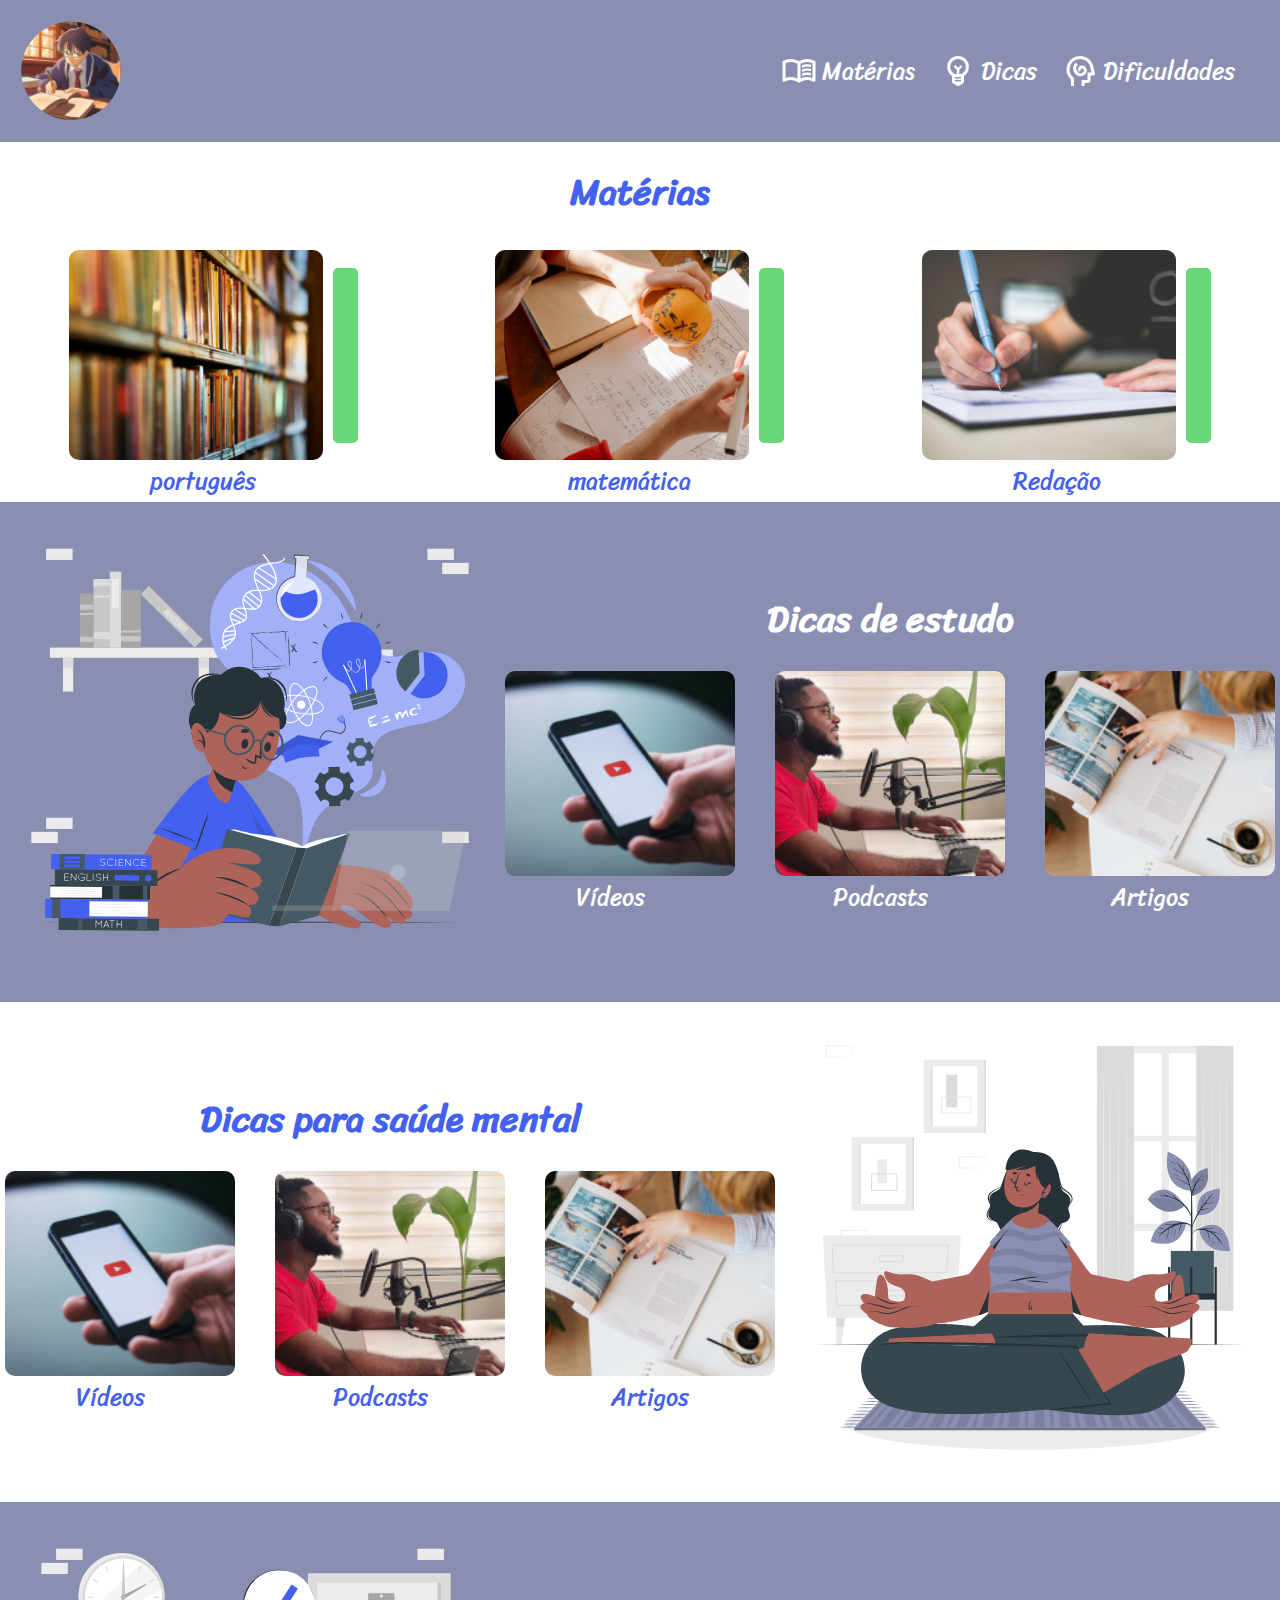
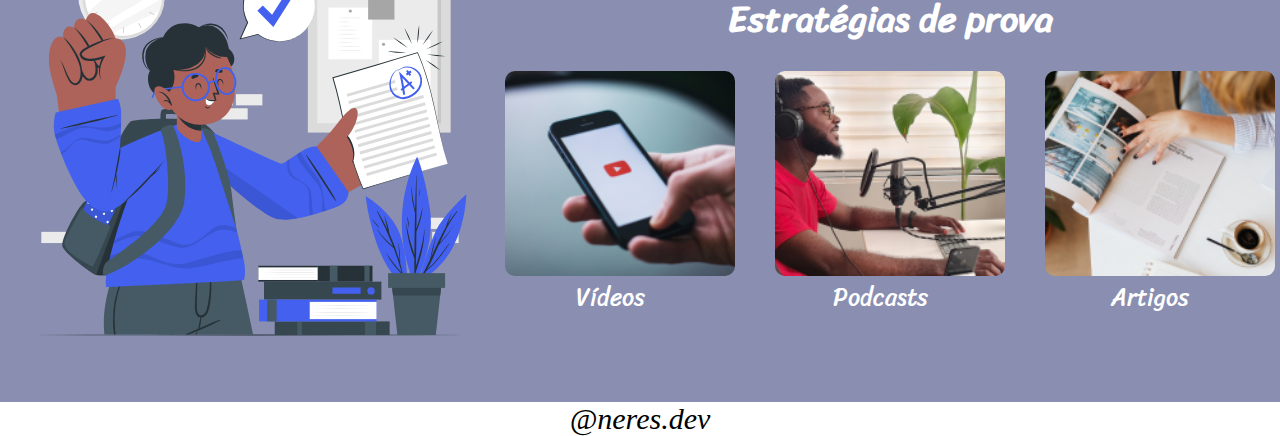
==== index.html @ 352d7737 "Update index.html" ====
<!DOCTYPE html>
<html lang="pt-br">
<head>
    <meta charset="UTF-8">
    <meta name="viewport" content="width=device-width, initial-scale=1.0">
    <title>Facilita Enem</title>

    <link rel="stylesheet" href="style.css">

    <link rel="preconnect" href="https://fonts.googleapis.com">
    <link rel="preconnect" href="https://fonts.gstatic.com" crossorigin>
    <link href="https://fonts.googleapis.com/css2?family=Sriracha&display=swap" rel="stylesheet">
</head>
<body>
    <script src="main.js"></script>

    <header class="header">
            <img class="logo" src="/imgs/logo.png" alt="logo do site">    
                <ul class="options">
                    <img class="icon-nav" src="/imgs/book-w-icon.png" alt="livro-materias"><li><a class="opt" href="">Matérias</a></li>

                    <img class="icon-nav" src="/imgs/lamp-w-icon.png" alt="lampada-dicas"><li><a class="opt" href="">Dicas</a></li>

                    <img class="icon-nav" src="/imgs/brain-icon.png" alt="cerebro-dificuldades"><li><a class="opt" href="">Dificuldades</a></li>
                </ul>
    </header>
     <h1 class="title">Matérias</h1>
    <section class="container">

        <div class="element">
            <div class="card">
                <img class="img-mat" src="/imgs/port.png" alt="português"> <div class="med"></div>
            </div>
                <a class="materias" href="">português</a>
        </div>

        <div class="element">
            <div class="card">
                <img class="img-mat" src="/imgs/math.png" alt="matemática"> <div class="med"></div>
            </div>
                <a class="materias" href="">matemática</a>
        </div>

        <div class="element">
            <div class="card">
                <img class="img-mat" src="/imgs/txt.png" alt="redação"> <div class="med"></div>
            </div>
                <a class="materias" href="">Redação</a>
        </div>

    </section>

    <section class="container2">
        <img class="img-move" src="/imgs/anm1.svg" alt="menino estudando.">
        
        <section class="elements">
            <h1 class="title2">Dicas de estudo</h1>
            <div class="section">
            
                <div class="alt">
                    <div class="element-dicas">
                        <div class="card">
                            <img class="img-dicas" src="/imgs/videos.png" alt="videos">
                        </div>
                            <a class="dicas" href="">Vídeos</a>
                    </div>
                    <div class="element-dicas">
                        <div class="card">
                            <img class="img-dicas" src="/imgs/podcasts.png" alt="podcasts">
                        </div>
                            <a class="dicas" href="">Podcasts</a>
                    </div>
                    <div class="element-dicas">
                        <div class="card">
                            <img class="img-dicas" src="/imgs/article.png" alt="artigos">
                        </div>
                            <a class="dicas" href="">Artigos</a>
                    </div>
                </div>
            </div>
        </section>
    </section>


    
    <section class="container2-2">
        
        <section class="elements">
            <h1 class="title2-2">Dicas para saúde mental</h1>
            <div class="section">
            
                <div class="alt">
                    <div class="element-dicas">
                        <div class="card">
                            <img class="img-dicas" src="/imgs/videos.png" alt="videos">
                        </div>
                            <a class="dicas-2" href="">Vídeos</a>
                    </div>
                    <div class="element-dicas">
                        <div class="card">
                            <img class="img-dicas" src="/imgs/podcasts.png" alt="podcasts">
                        </div>
                            <a class="dicas-2" href="">Podcasts</a>
                    </div>
                    <div class="element-dicas">
                        <div class="card">
                            <img class="img-dicas" src="/imgs/article.png" alt="artigos">
                        </div>
                            <a class="dicas-2" href="">Artigos</a>
                    </div>
                </div>
            </div>
        </section>
            <img class="img-move" src="/imgs/anm2.svg" alt="mulher meditando.">
    </section>



    <section class="container2">
        <img class="img-move" src="/imgs/anm3.svg" alt="menino com prova na mão.">
        
        <section class="elements">
            <h1 class="title2">Estratégias de prova</h1>
            <div class="section">
            
                <div class="alt">
                    <div class="element-dicas">
                        <div class="card">
                            <img class="img-dicas" src="/imgs/videos.png" alt="videos">
                        </div>
                            <a class="dicas" href="">Vídeos</a>
                    </div>
                    <div class="element-dicas">
                        <div class="card">
                            <img class="img-dicas" src="/imgs/podcasts.png" alt="podcasts">
                        </div>
                            <a class="dicas" href="">Podcasts</a>
                    </div>
                    <div class="element-dicas">
                        <div class="card">
                            <img class="img-dicas" src="/imgs/article.png" alt="artigos">
                        </div>
                            <a class="dicas" href="">Artigos</a>
                    </div>
                </div>
            </div>
        </section>
    </section>

    <footer class="rodape"><p>@neres.dev</p></footer>
</body>
</html>
---- style.css ----
*{
    margin: 0;
    padding: 0;
    box-sizing: border-box;
    text-decoration: none;
}
body, ul, li, p{
    font-size: 100%;
    list-style-type: none;
    list-style: none;
}
.opt{
    text-decoration: none;
    color: #fff;
    padding-right: 25px;
    display: block;
    
}
.header{
    
   width: 100%;
   background-color: #8A8FB1;
   align-items: center;
   display: flex;
   justify-content: space-between;
   flex-wrap: wrap;
   padding: 20px;
}
.logo{
    display: block;
    width: 102px;
    height: auto;
}
.options{
    display: flex;
    align-items: center;
    justify-content:space-around;
    color: #ffffff;
    font-size: 24px;
    font-family: "Sriracha";
    
}
.icon-nav{
    width: 41px;
    height: auto;
    padding-right: 5px;
    display: block;
}
.title{
    font-size: 36px;
    font-family: "Sriracha";
    color: #4361ee;
    text-align: center;
    padding-bottom: 26px;
    padding-top: 18px;
    
}
.container{
    display: flex;
    justify-content: space-around;
    align-items: center;
    flex-direction: row;
    width: 100%;
    height: auto;
    overflow: hidden;
}
.card{
    display: flex;
    align-items: center;
    flex-direction: row;
    padding-left: 20px;
    padding-right: 20px;
}
.element{
    align-items: center;
    display: flex;
    flex-direction: column;
}
.img-mat{
    display: flex;
    width: 254px;
    border-radius: 10px;
}
.med{
    background-color: #67d777;
    width: 25px;
    height: 175px;
    margin-left: 10px;
    border-radius: 5px;
}
.materias{
    display: inline;
    text-decoration: none;
    color: #4361ee;
    font-size: 24px;
    font-family: "Sriracha";
    padding-right: 20px;
}
.title2{
    font-size: 36px;
    font-family: "Sriracha";
    color: #ffffff;
    text-align: center;
    padding-bottom: 20px;
    display: flex;
    
}
.container2{ 
    width: 100%;
    height: auto;
    background-color: #8A8FB1;
    align-items: center;
    display: flex;
    justify-content: space-around;
    flex-direction: row;
}
.img-dicas{
    display: flex;
    width: 230px;
    height: auto;
    border-radius: 10px;
}
.element-dicas{
    align-items: center;
    display: flex;
    flex-direction: column;
}
.dicas{
    display: inline;
    text-decoration: none;
    color: #ffffff;
    font-size: 24px;
    font-family: "Sriracha";
    padding-right: 20px;
}
.section{
    display: flex;
    justify-content: space-around;
    align-items: center;
    flex-direction: row;
}
.alt{
    display: flex;
    justify-content: space-around;
    align-items: center;
    flex-direction: row;
}
.img-move{
    width: 500px;
    height: auto;
}
.elements{
    display: flex;
    flex-direction: column;
    align-items: center;
    overflow:hidden;
}
.container2-2{
    width: 100%;
    height: auto;
    align-items: center;
    display: flex;
    justify-content: space-around;
    flex-direction: row;
}
.title2-2{
    font-size: 36px;
    font-family: "Sriracha";
    color: #4361ee;
    text-align: center;
    padding-bottom: 20px;
    display: flex;
}
.dicas-2{
    display: inline;
    text-decoration: none;
    color: #4361ee;
    font-size: 24px;
    font-family: "Sriracha";
    padding-right: 20px;
}
.rodape{
    font-style: italic;
    font-size: 30px;
    text-align: center;
}
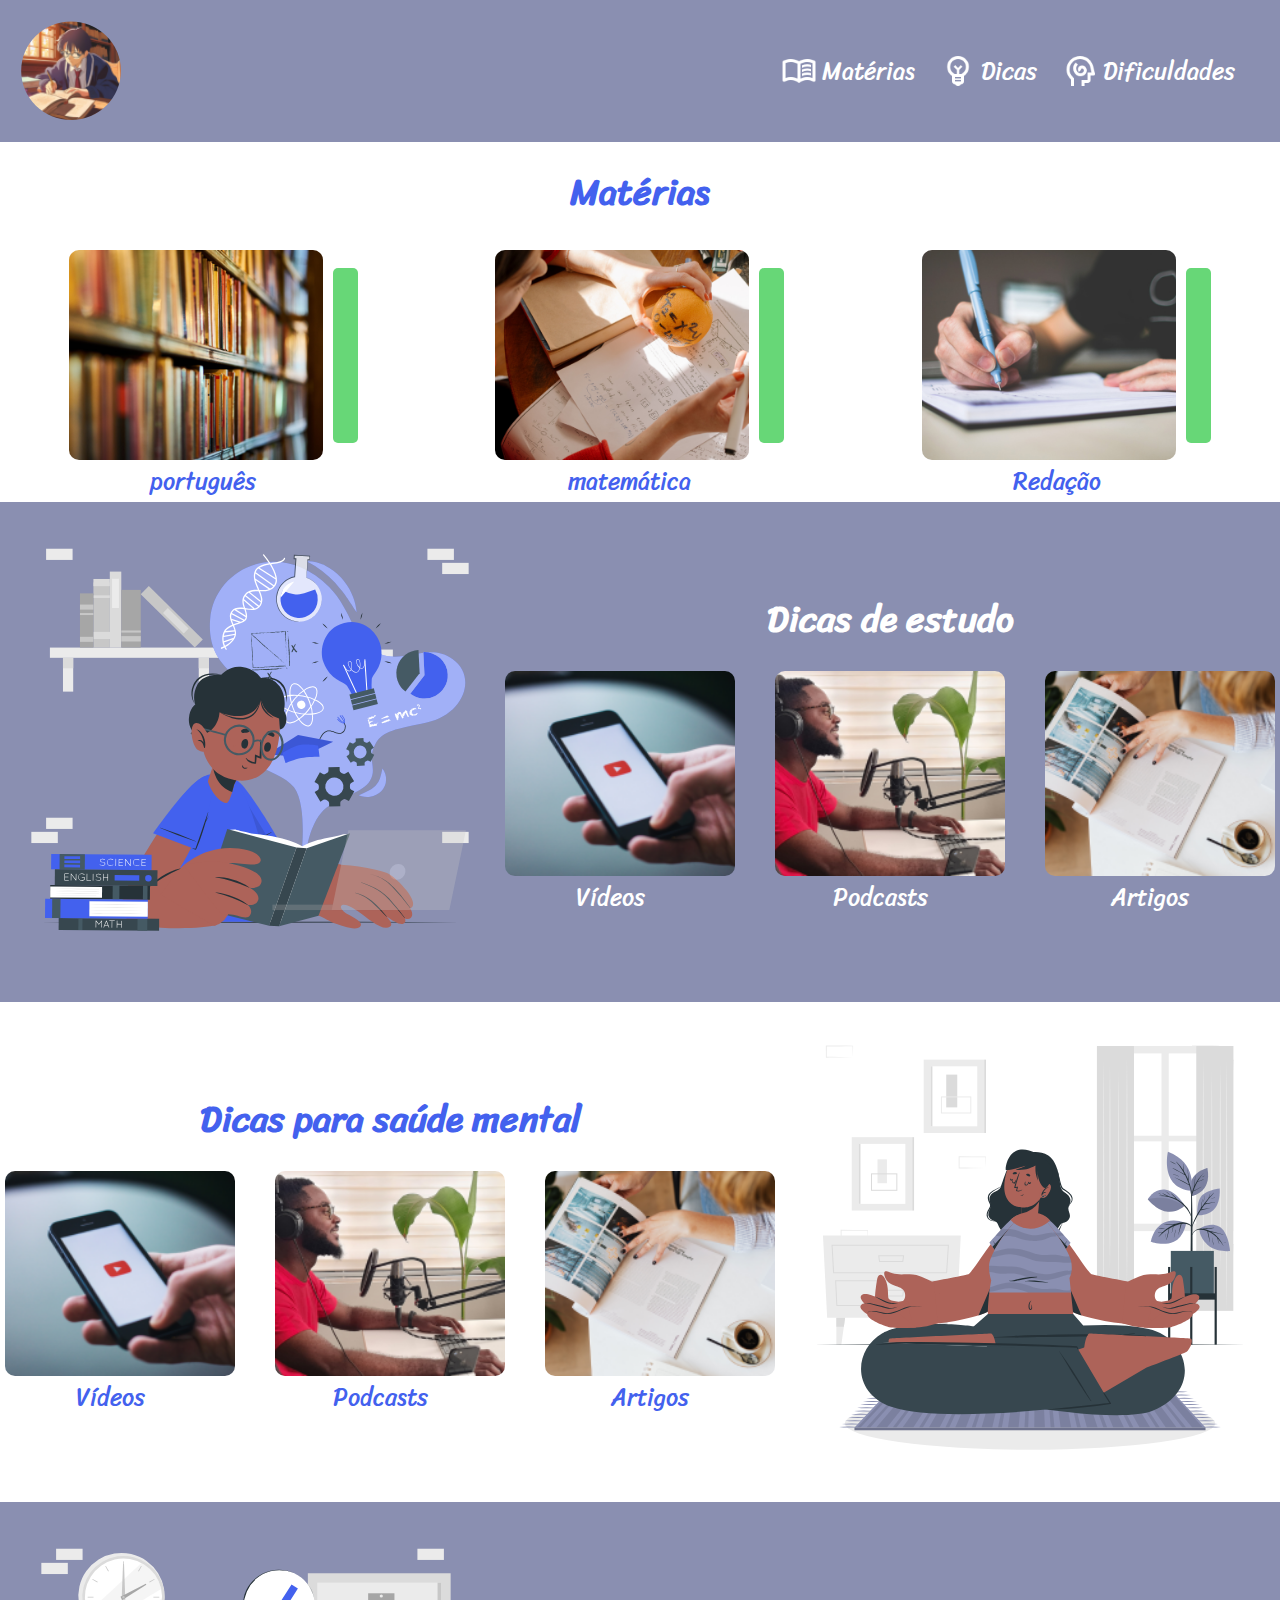
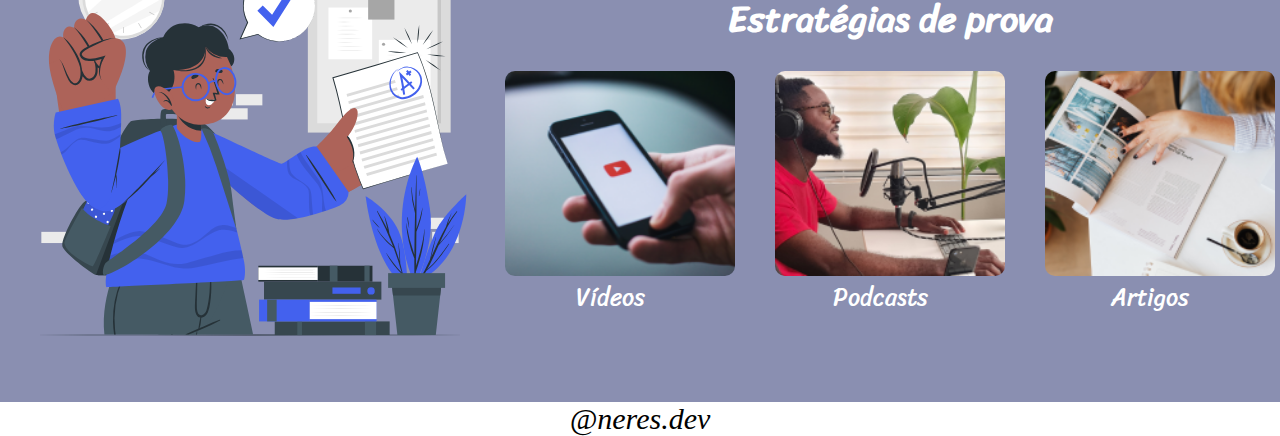
==== commit 06efba41: "Update index.html" ====
--- a/index.html
+++ b/index.html
@@ -51,7 +51,7 @@
     </section>
 
     <section class="container2">
-        <img class="img-move" src="/imgs/anm1.svg" alt="menino estudando.">
+        <img class="img-move" src="imgs/anm1.svg" alt="menino estudando.">
         
         <section class="elements">
             <h1 class="title2">Dicas de estudo</h1>
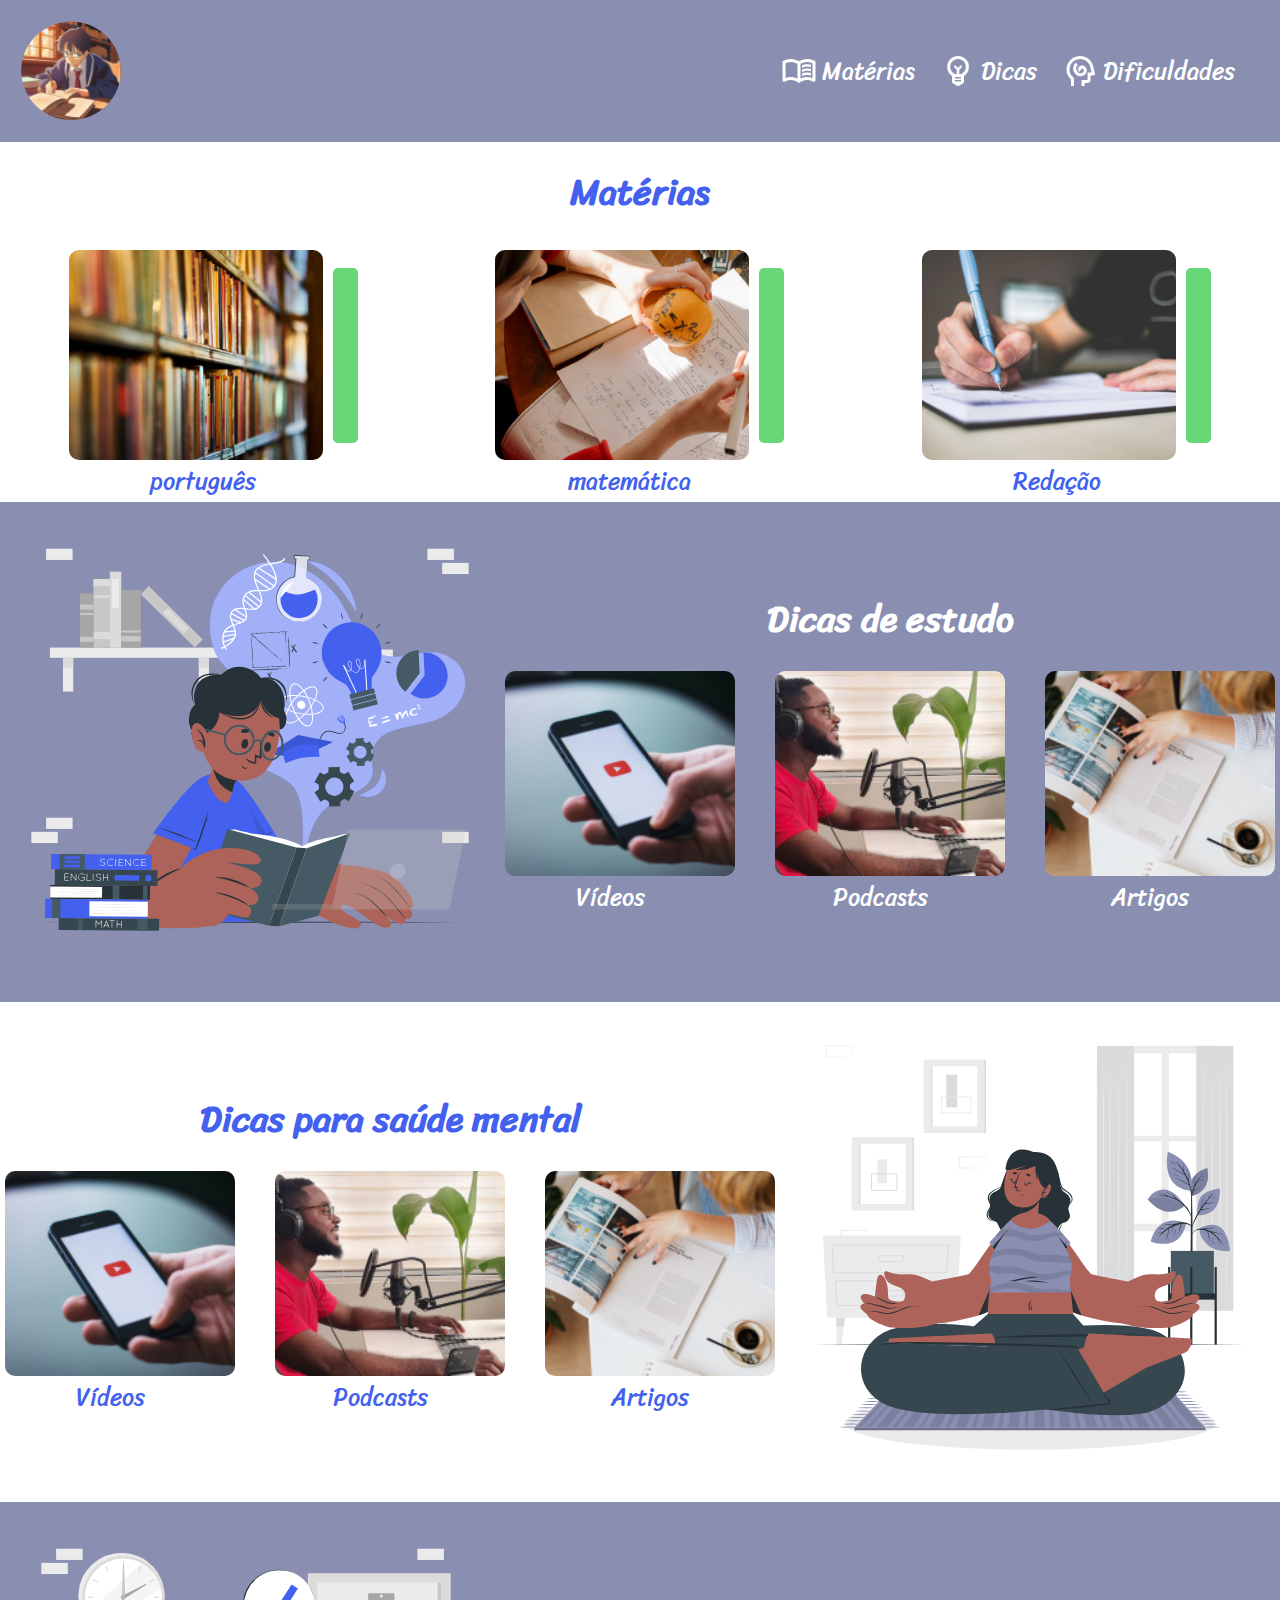
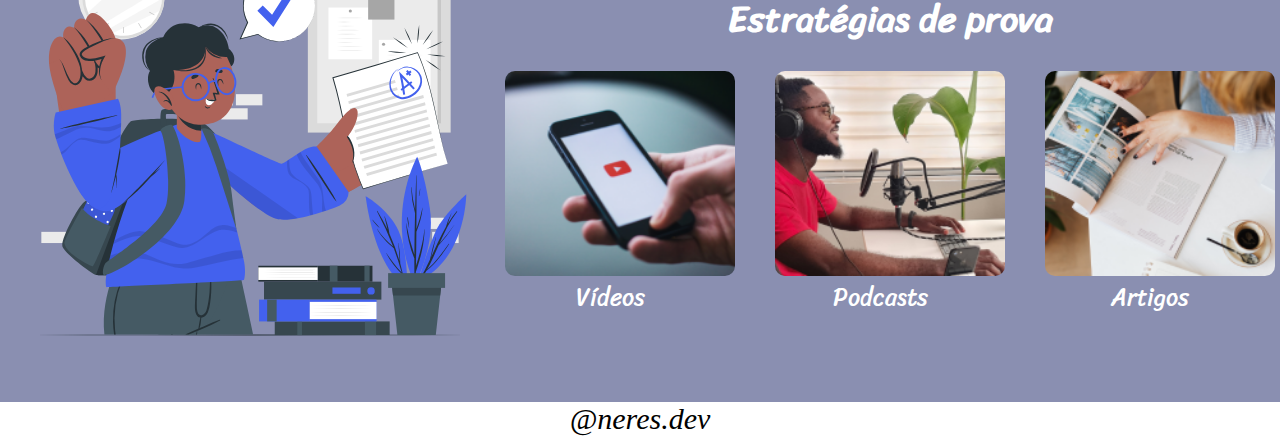
==== commit 4194f5da: "Update index.html" ====
--- a/index.html
+++ b/index.html
@@ -111,7 +111,7 @@
                 </div>
             </div>
         </section>
-            <img class="img-move" src="/imgs/anm2.svg" alt="mulher meditando.">
+            <img class="img-move" src="imgs/anm2.svg" alt="mulher meditando.">
     </section>
 
 
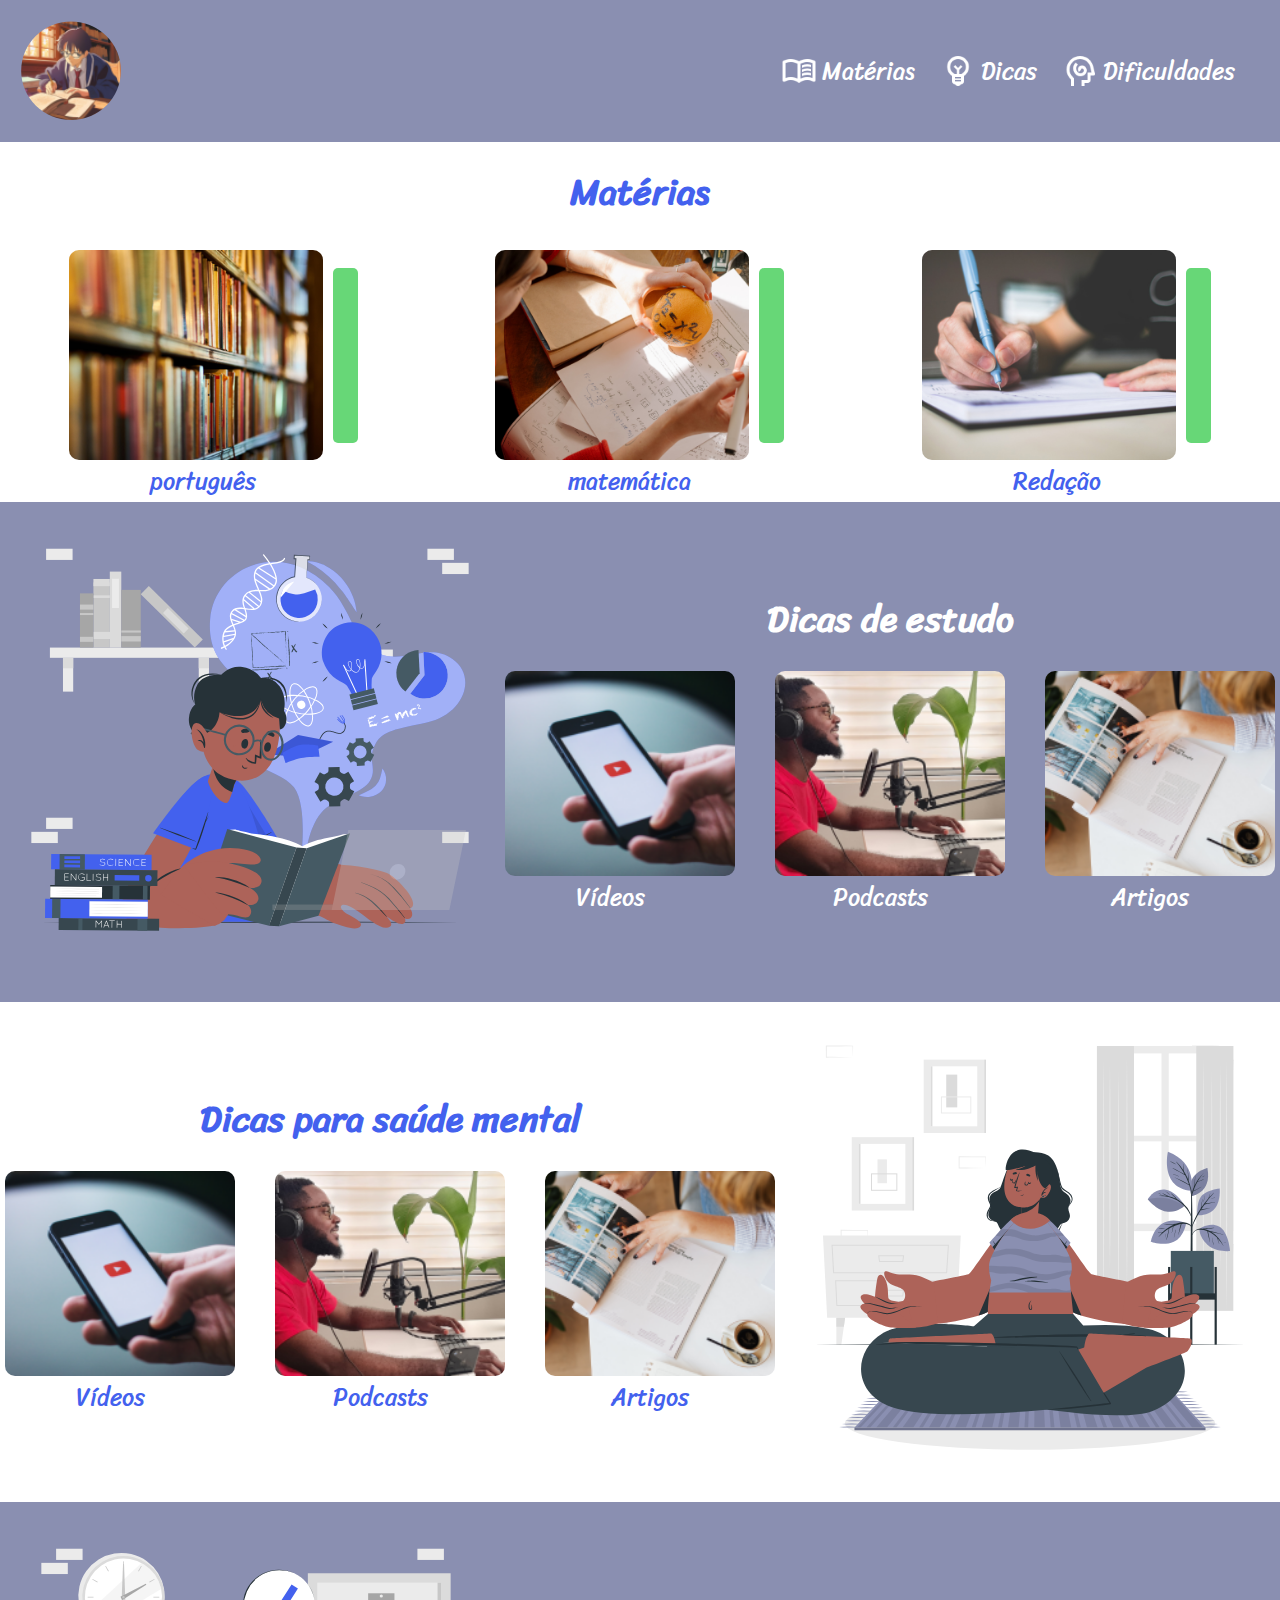
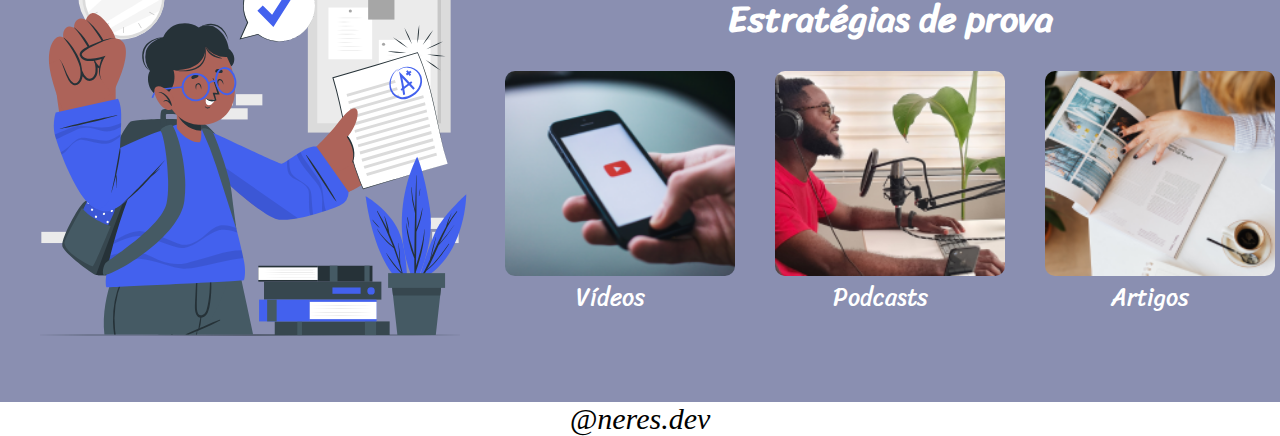
==== commit f1e2d9e5: "Update index.html" ====
--- a/index.html
+++ b/index.html
@@ -117,7 +117,7 @@
 
 
     <section class="container2">
-        <img class="img-move" src="/imgs/anm3.svg" alt="menino com prova na mão.">
+        <img class="img-move" src="imgs/anm3.svg" alt="menino com prova na mão.">
         
         <section class="elements">
             <h1 class="title2">Estratégias de prova</h1>
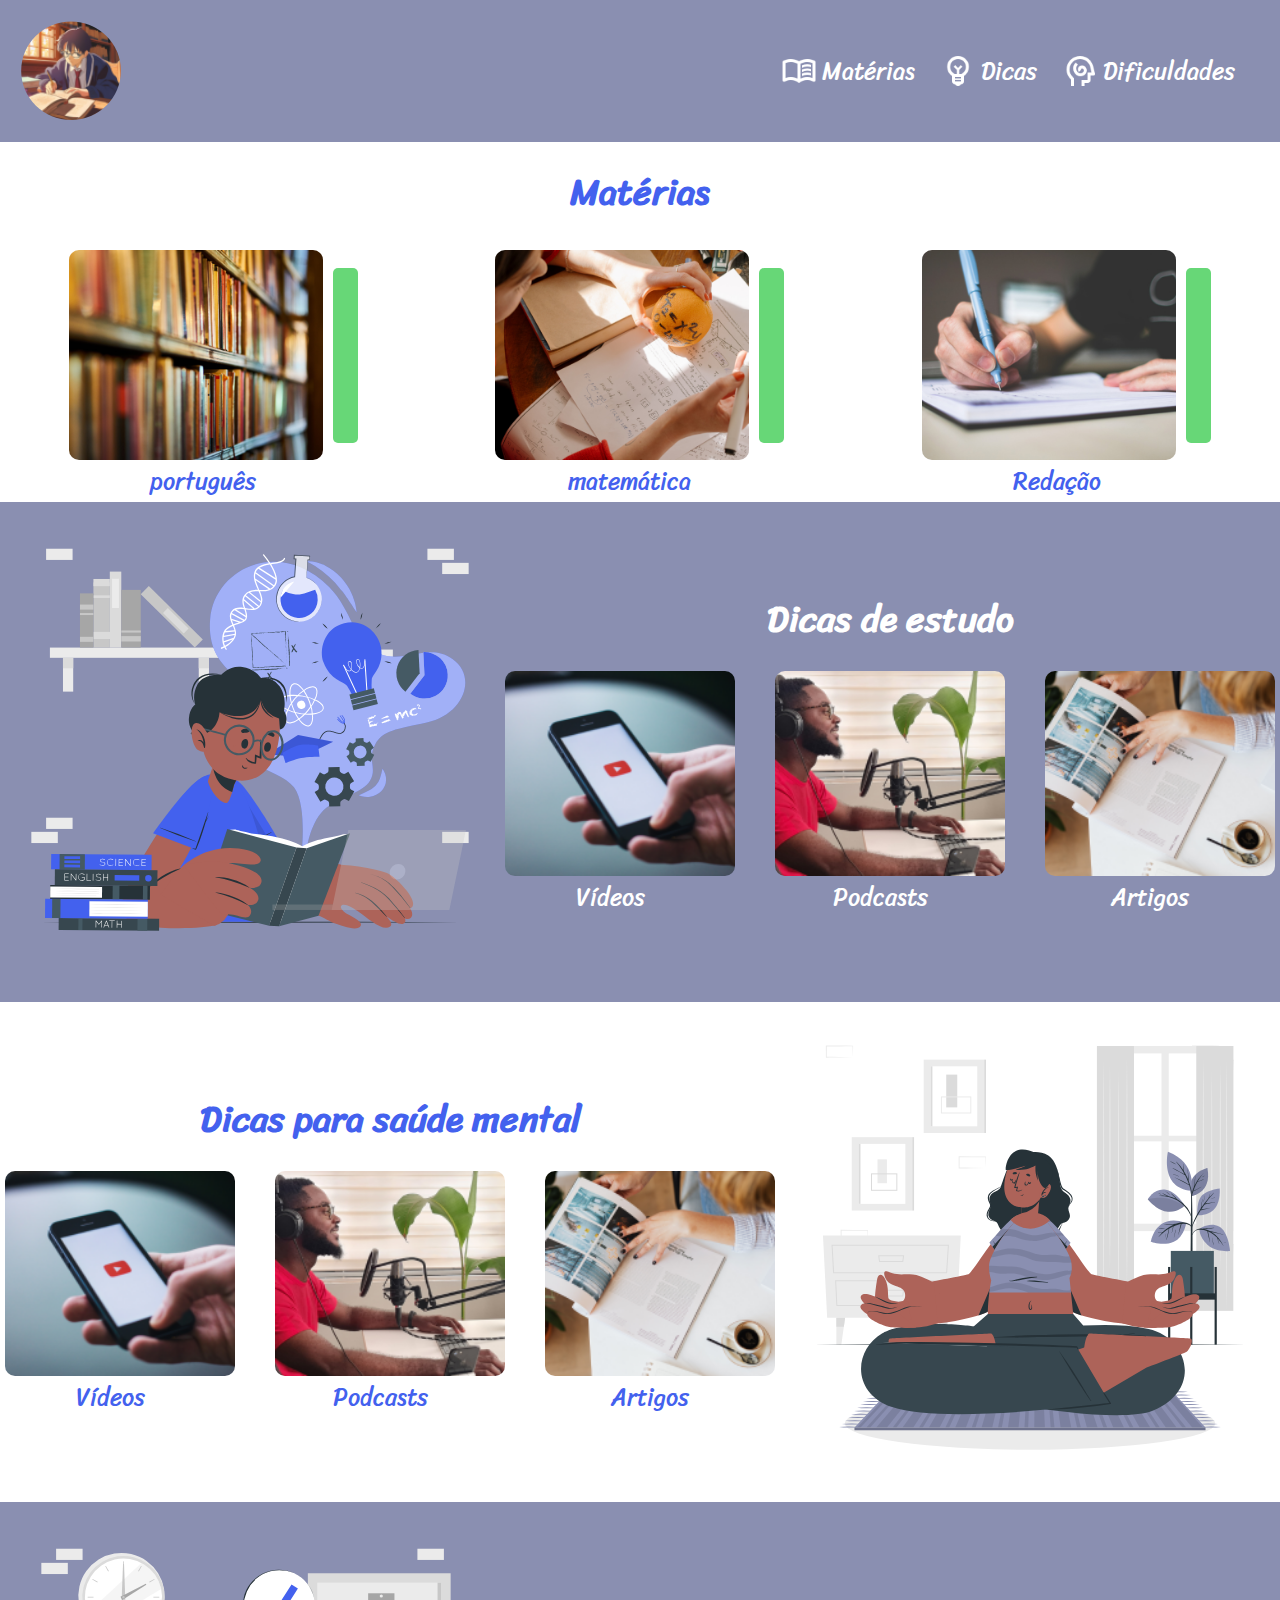
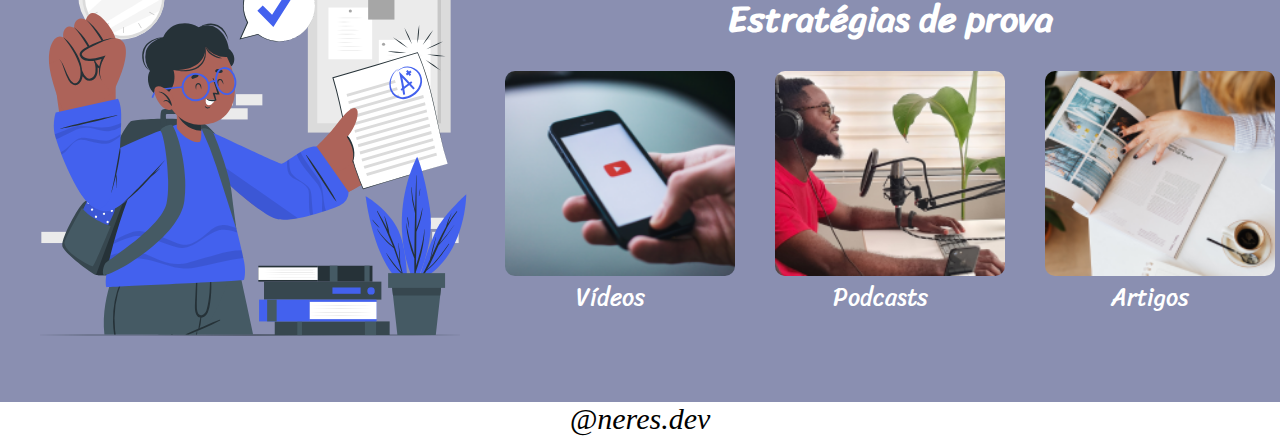
==== commit de133a05: "Update index.html" ====
--- a/index.html
+++ b/index.html
@@ -72,7 +72,7 @@
                     </div>
                     <div class="element-dicas">
                         <div class="card">
-                            <img class="img-dicas" src="/imgs/article.png" alt="artigos">
+                            <img class="img-dicas" src="imgs/article.png" alt="artigos">
                         </div>
                             <a class="dicas" href="">Artigos</a>
                     </div>
@@ -104,7 +104,7 @@
                     </div>
                     <div class="element-dicas">
                         <div class="card">
-                            <img class="img-dicas" src="/imgs/article.png" alt="artigos">
+                            <img class="img-dicas" src="imgs/article.png" alt="artigos">
                         </div>
                             <a class="dicas-2" href="">Artigos</a>
                     </div>
@@ -138,7 +138,7 @@
                     </div>
                     <div class="element-dicas">
                         <div class="card">
-                            <img class="img-dicas" src="/imgs/article.png" alt="artigos">
+                            <img class="img-dicas" src="imgs/article.png" alt="artigos">
                         </div>
                             <a class="dicas" href="">Artigos</a>
                     </div>
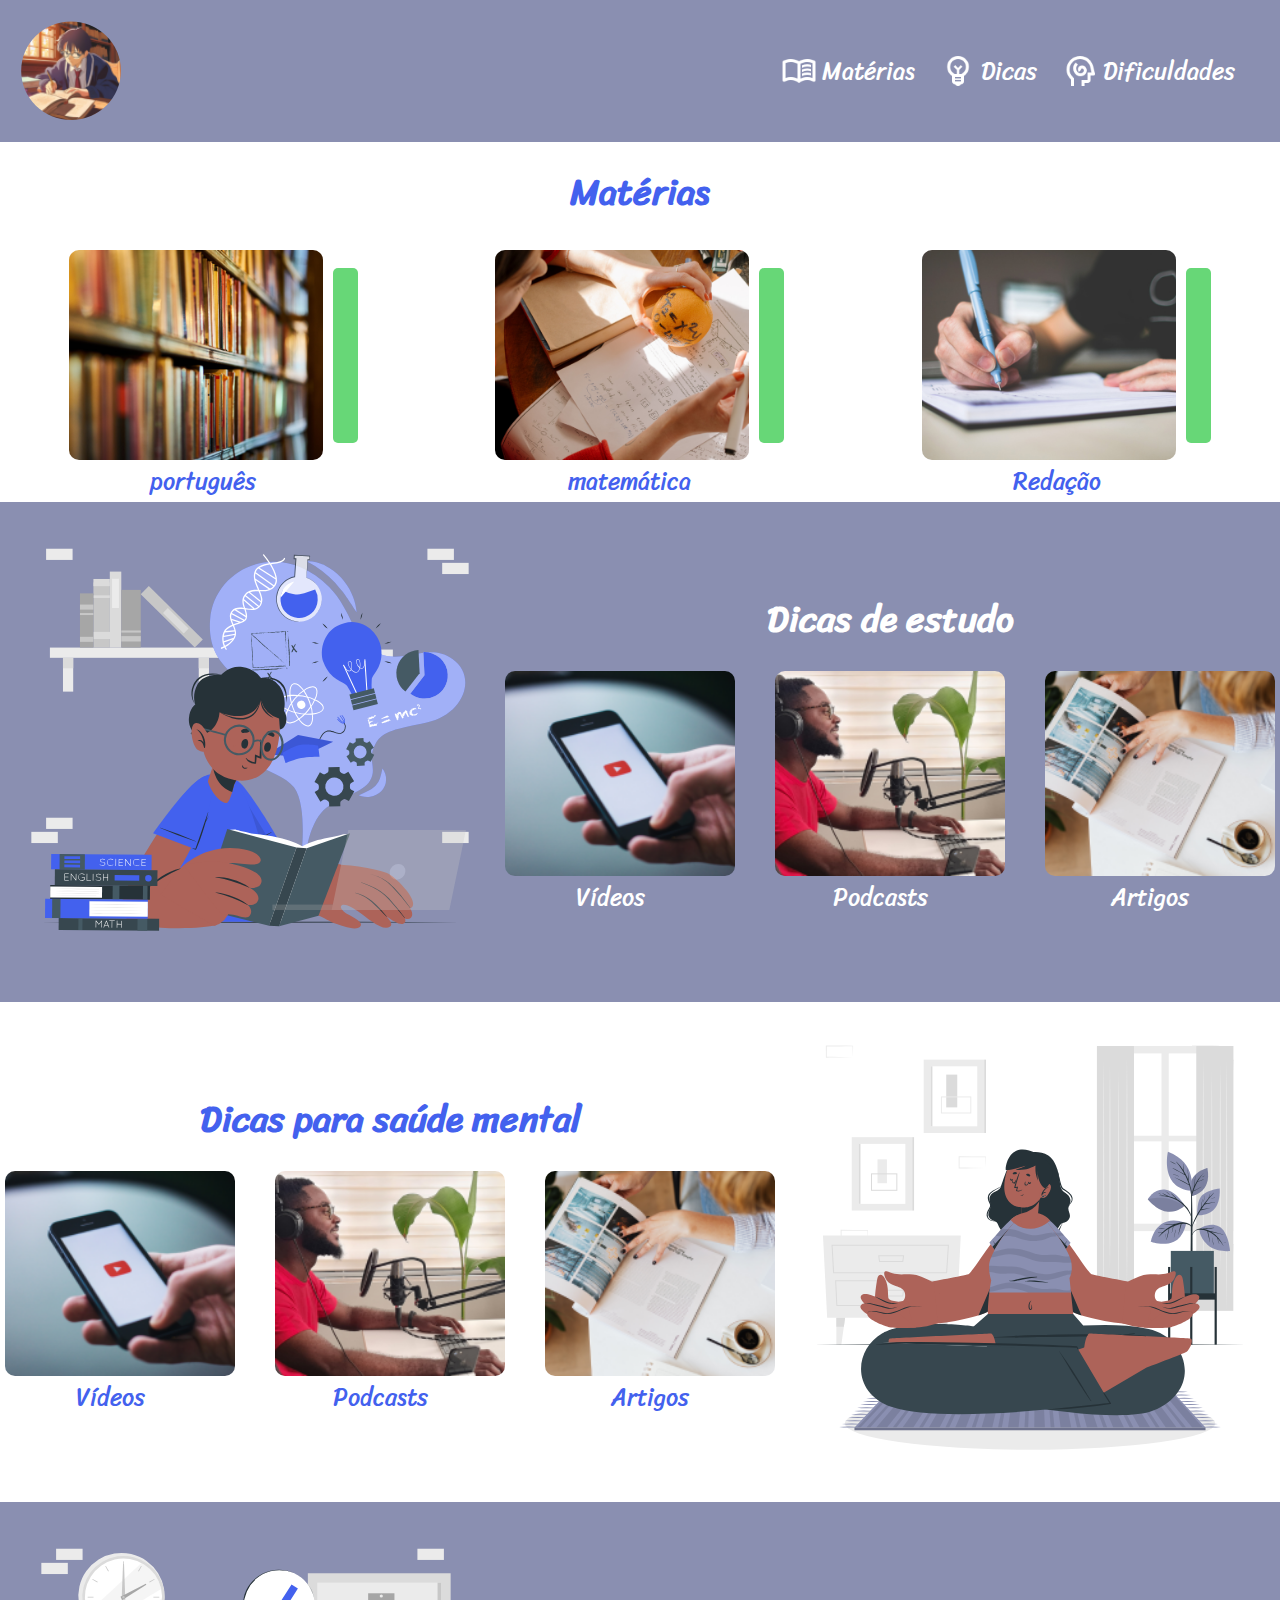
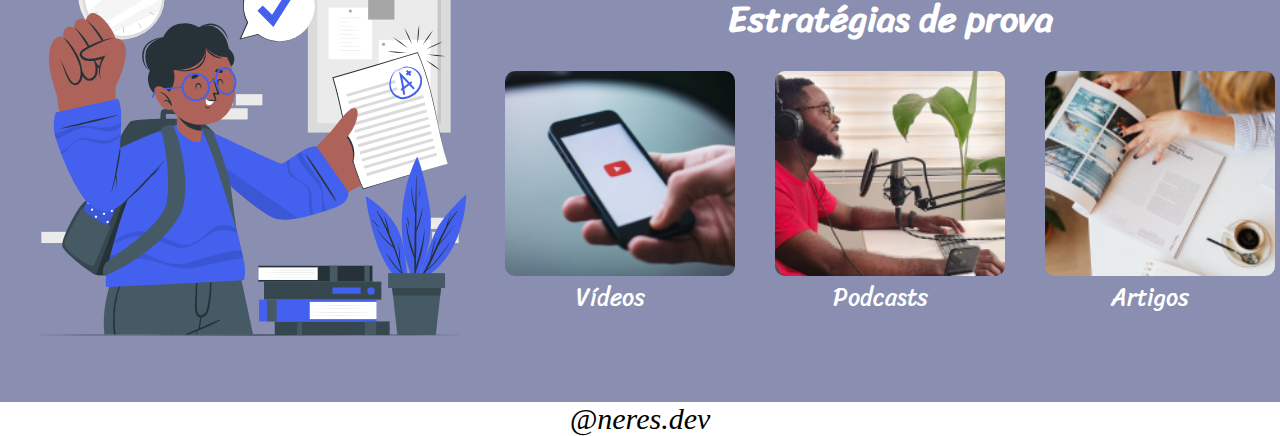
==== commit c49a70d1: "Update index.html" ====
--- a/index.html
+++ b/index.html
@@ -17,7 +17,7 @@
     <header class="header">
             <img class="logo" src="/imgs/logo.png" alt="logo do site">    
                 <ul class="options">
-                    <img class="icon-nav" src="/imgs/book-w-icon.png" alt="livro-materias"><li><a class="opt" href="">Matérias</a></li>
+                    <img class="icon-nav" src="imgs/book-w-icon.png" alt="livro-materias"><li><a class="opt" href="">Matérias</a></li>
 
                     <img class="icon-nav" src="/imgs/lamp-w-icon.png" alt="lampada-dicas"><li><a class="opt" href="">Dicas</a></li>
 
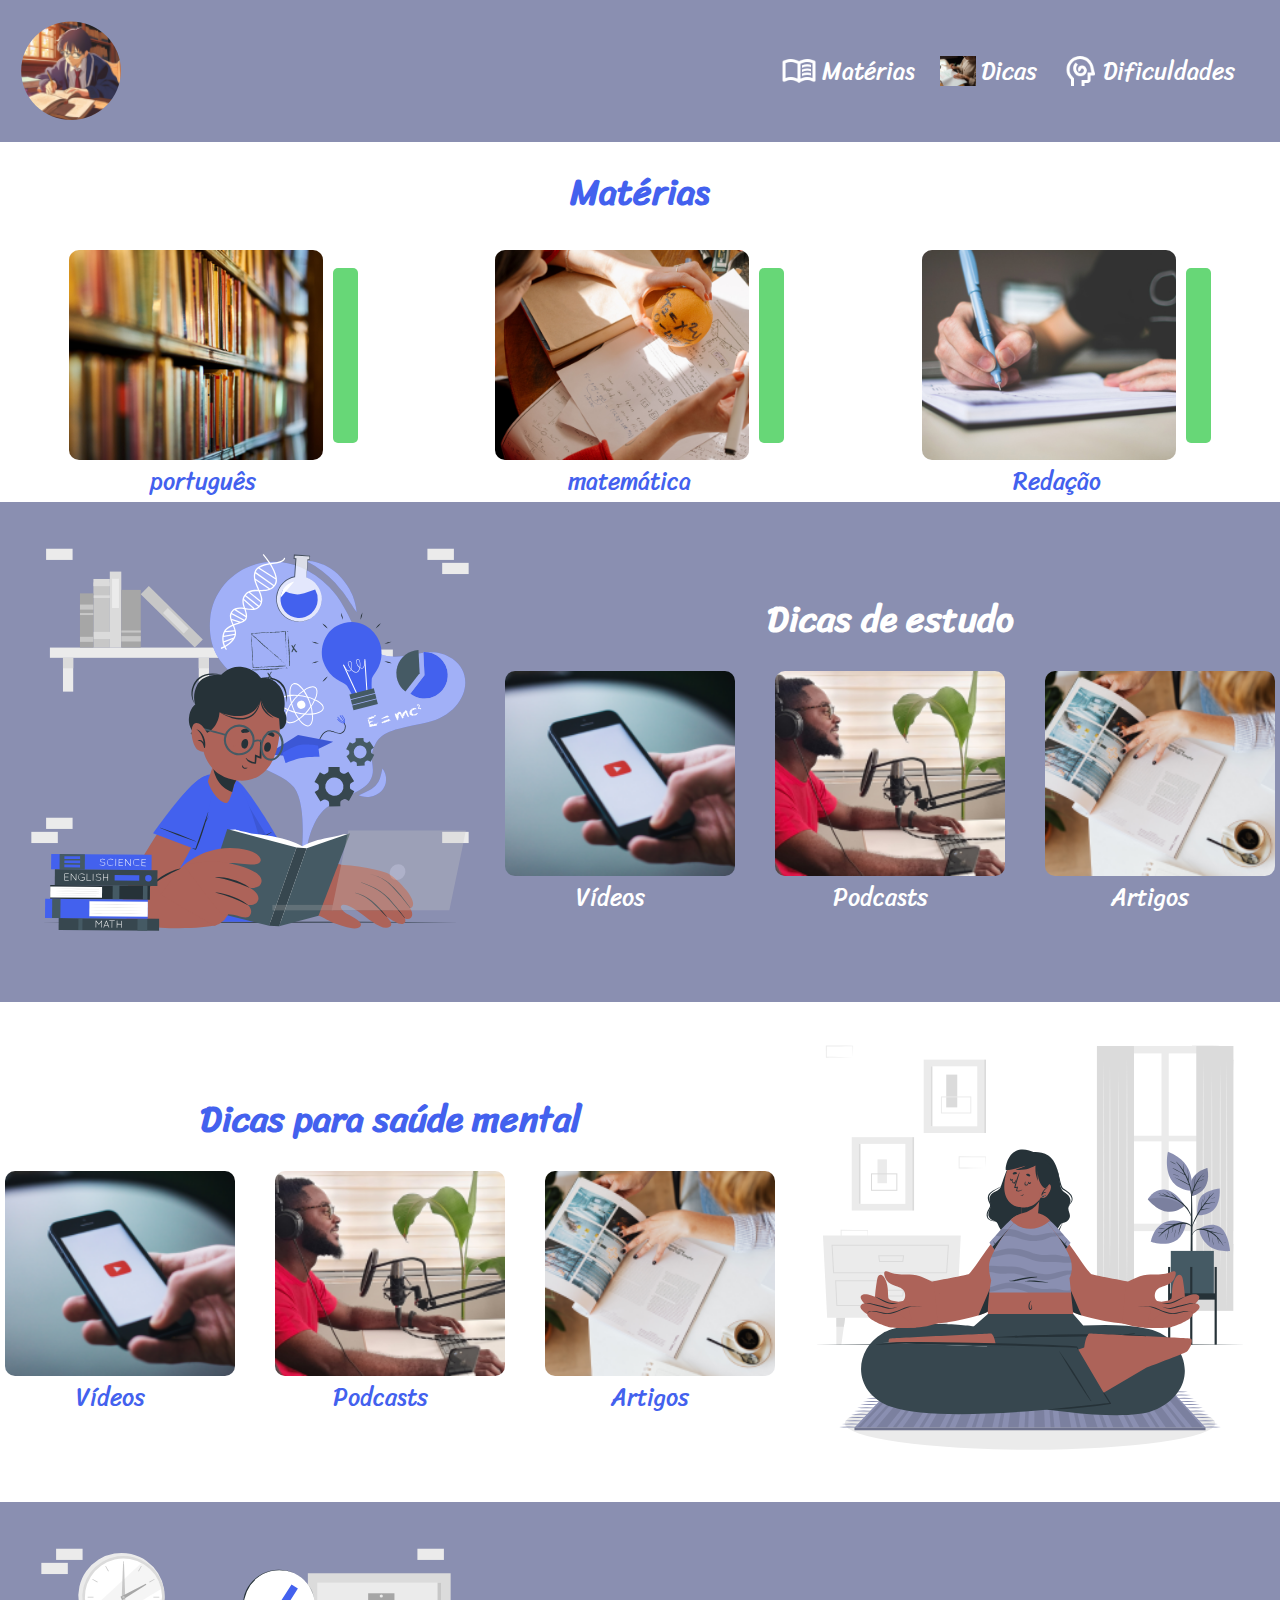
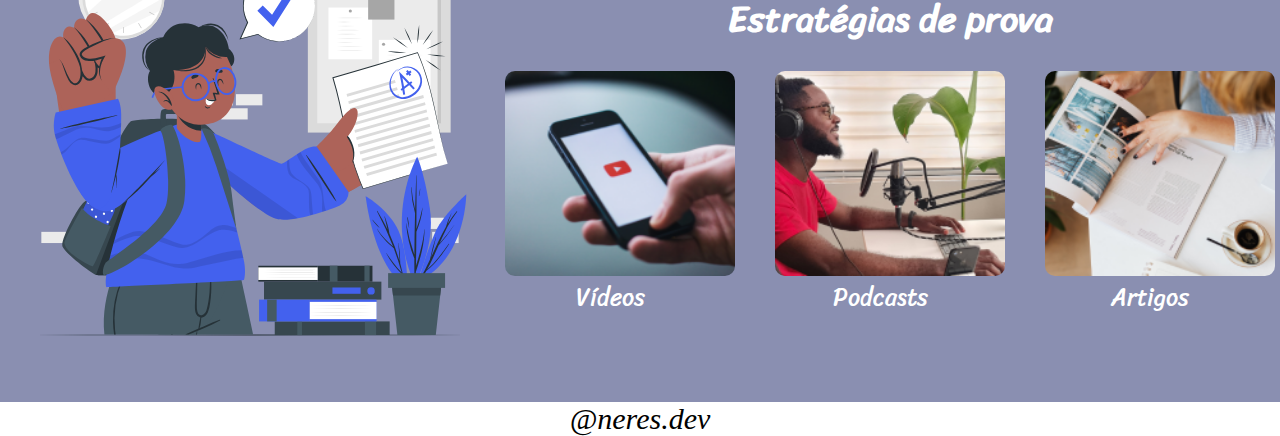
==== commit 41e138d0: "Update index.html" ====
--- a/index.html
+++ b/index.html
@@ -15,13 +15,13 @@
     <script src="main.js"></script>
 
     <header class="header">
-            <img class="logo" src="/imgs/logo.png" alt="logo do site">    
+            <img class="logo" src="imgs/logo.png" alt="logo do site">    
                 <ul class="options">
                     <img class="icon-nav" src="imgs/book-w-icon.png" alt="livro-materias"><li><a class="opt" href="">Matérias</a></li>
 
-                    <img class="icon-nav" src="/imgs/lamp-w-icon.png" alt="lampada-dicas"><li><a class="opt" href="">Dicas</a></li>
+                    <img class="icon-nav" src="imgs/exams.png" alt="lampada-dicas"><li><a class="opt" href="">Dicas</a></li>
 
-                    <img class="icon-nav" src="/imgs/brain-icon.png" alt="cerebro-dificuldades"><li><a class="opt" href="">Dificuldades</a></li>
+                    <img class="icon-nav" src="imgs/brain-icon.png" alt="cerebro-dificuldades"><li><a class="opt" href="">Dificuldades</a></li>
                 </ul>
     </header>
      <h1 class="title">Matérias</h1>
@@ -29,21 +29,21 @@
 
         <div class="element">
             <div class="card">
-                <img class="img-mat" src="/imgs/port.png" alt="português"> <div class="med"></div>
+                <img class="img-mat" src="imgs/port.png" alt="português"> <div class="med"></div>
             </div>
                 <a class="materias" href="">português</a>
         </div>
 
         <div class="element">
             <div class="card">
-                <img class="img-mat" src="/imgs/math.png" alt="matemática"> <div class="med"></div>
+                <img class="img-mat" src="imgs/math.png" alt="matemática"> <div class="med"></div>
             </div>
                 <a class="materias" href="">matemática</a>
         </div>
 
         <div class="element">
             <div class="card">
-                <img class="img-mat" src="/imgs/txt.png" alt="redação"> <div class="med"></div>
+                <img class="img-mat" src="imgs/txt.png" alt="redação"> <div class="med"></div>
             </div>
                 <a class="materias" href="">Redação</a>
         </div>
@@ -60,13 +60,13 @@
                 <div class="alt">
                     <div class="element-dicas">
                         <div class="card">
-                            <img class="img-dicas" src="/imgs/videos.png" alt="videos">
+                            <img class="img-dicas" src="imgs/videos.png" alt="videos">
                         </div>
                             <a class="dicas" href="">Vídeos</a>
                     </div>
                     <div class="element-dicas">
                         <div class="card">
-                            <img class="img-dicas" src="/imgs/podcasts.png" alt="podcasts">
+                            <img class="img-dicas" src="imgs/podcasts.png" alt="podcasts">
                         </div>
                             <a class="dicas" href="">Podcasts</a>
                     </div>
@@ -92,13 +92,13 @@
                 <div class="alt">
                     <div class="element-dicas">
                         <div class="card">
-                            <img class="img-dicas" src="/imgs/videos.png" alt="videos">
+                            <img class="img-dicas" src="imgs/videos.png" alt="videos">
                         </div>
                             <a class="dicas-2" href="">Vídeos</a>
                     </div>
                     <div class="element-dicas">
                         <div class="card">
-                            <img class="img-dicas" src="/imgs/podcasts.png" alt="podcasts">
+                            <img class="img-dicas" src="imgs/podcasts.png" alt="podcasts">
                         </div>
                             <a class="dicas-2" href="">Podcasts</a>
                     </div>
@@ -126,13 +126,13 @@
                 <div class="alt">
                     <div class="element-dicas">
                         <div class="card">
-                            <img class="img-dicas" src="/imgs/videos.png" alt="videos">
+                            <img class="img-dicas" src="imgs/videos.png" alt="videos">
                         </div>
                             <a class="dicas" href="">Vídeos</a>
                     </div>
                     <div class="element-dicas">
                         <div class="card">
-                            <img class="img-dicas" src="/imgs/podcasts.png" alt="podcasts">
+                            <img class="img-dicas" src="imgs/podcasts.png" alt="podcasts">
                         </div>
                             <a class="dicas" href="">Podcasts</a>
                     </div>
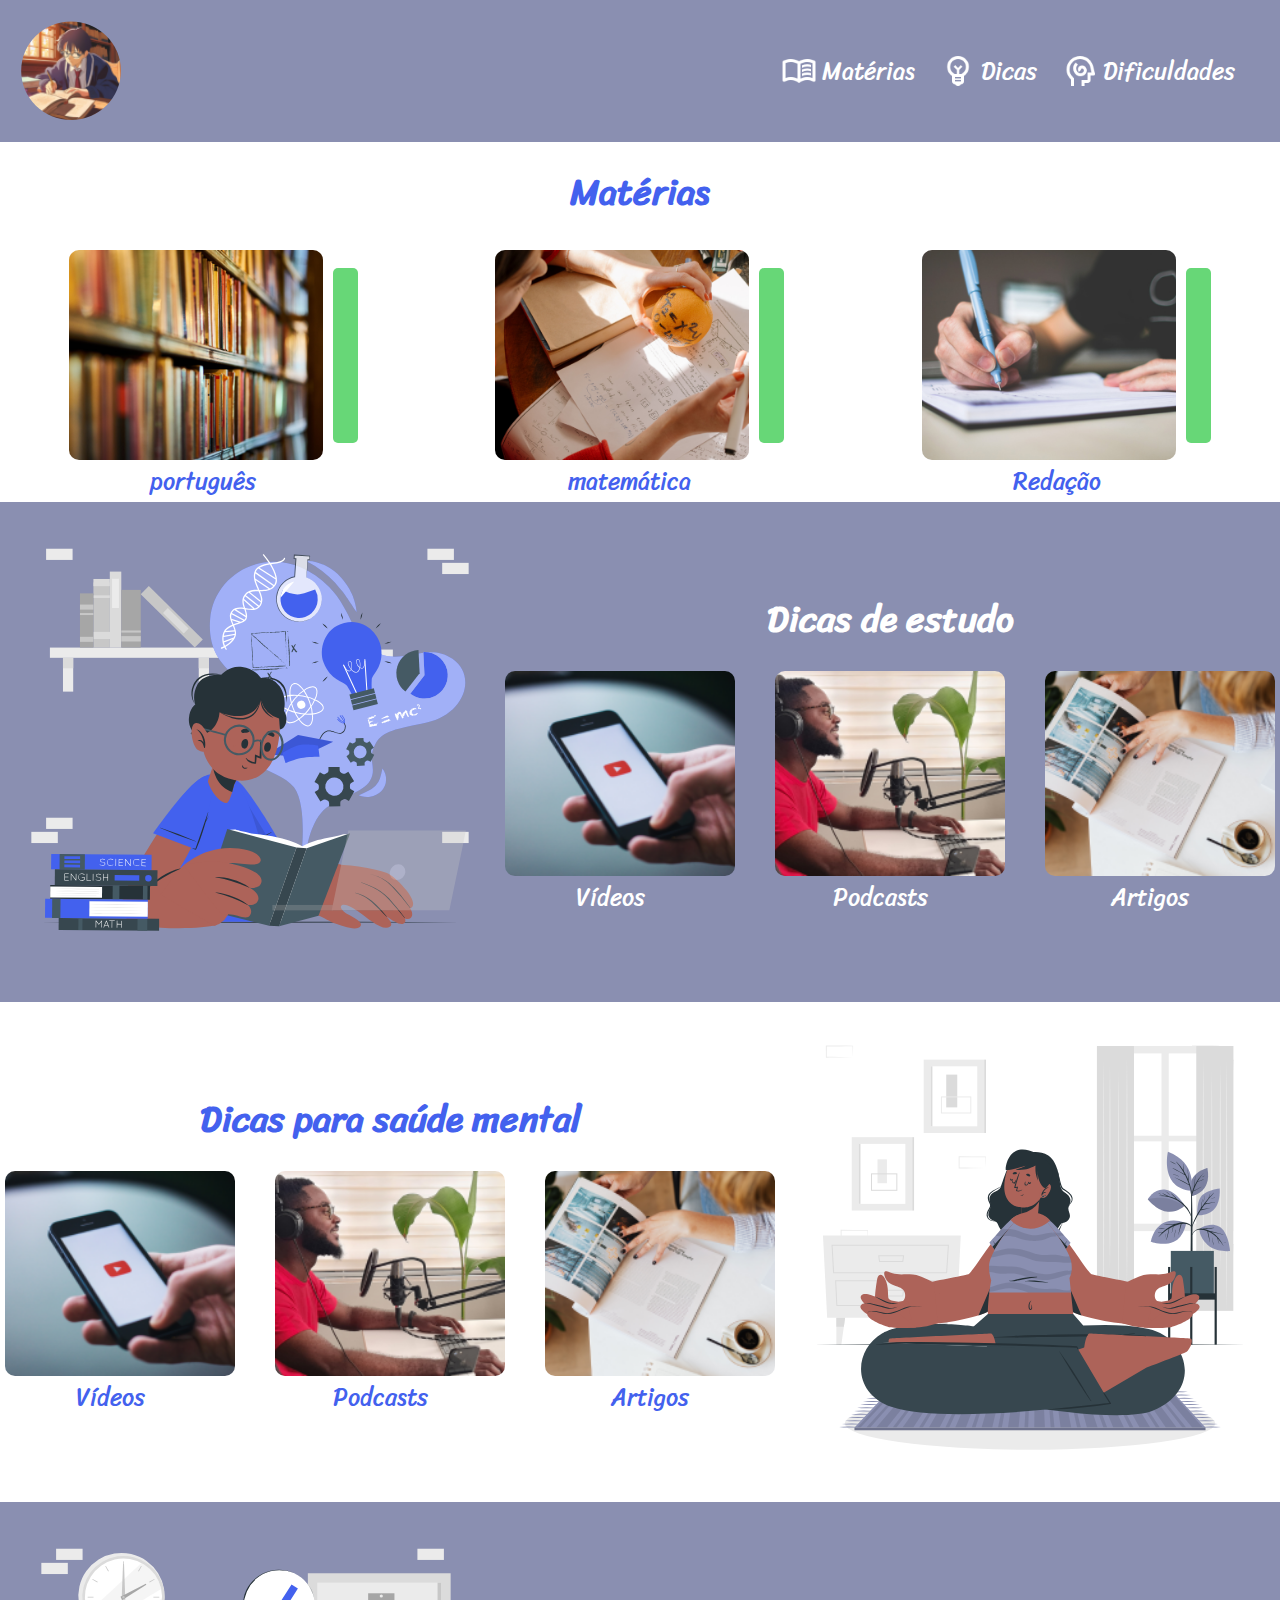
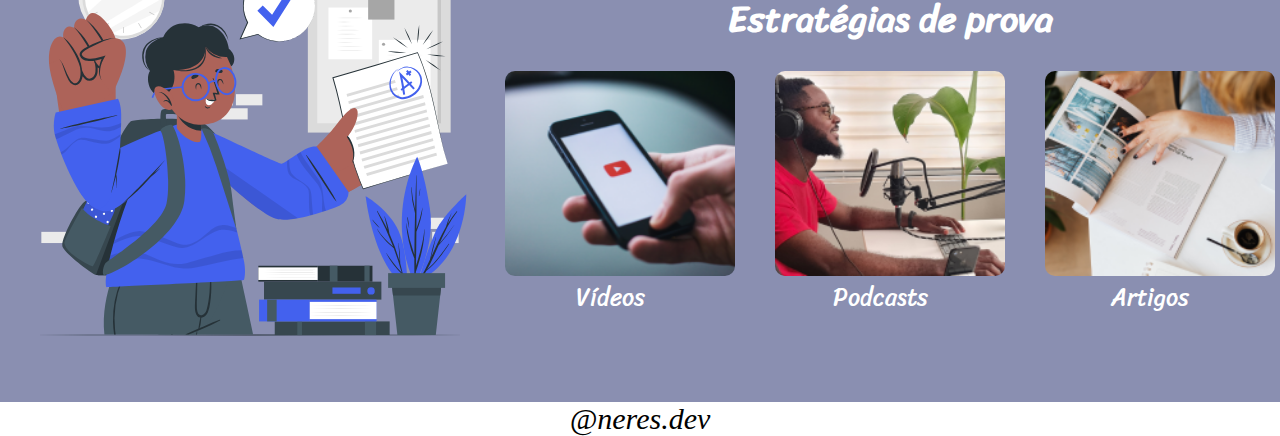
==== commit cd32a599: "Update index.html" ====
--- a/index.html
+++ b/index.html
@@ -19,7 +19,7 @@
                 <ul class="options">
                     <img class="icon-nav" src="imgs/book-w-icon.png" alt="livro-materias"><li><a class="opt" href="">Matérias</a></li>
 
-                    <img class="icon-nav" src="imgs/exams.png" alt="lampada-dicas"><li><a class="opt" href="">Dicas</a></li>
+                    <img class="icon-nav" src="imgs/lamp-w-icon.png" alt="lampada-dicas"><li><a class="opt" href="">Dicas</a></li>
 
                     <img class="icon-nav" src="imgs/brain-icon.png" alt="cerebro-dificuldades"><li><a class="opt" href="">Dificuldades</a></li>
                 </ul>
